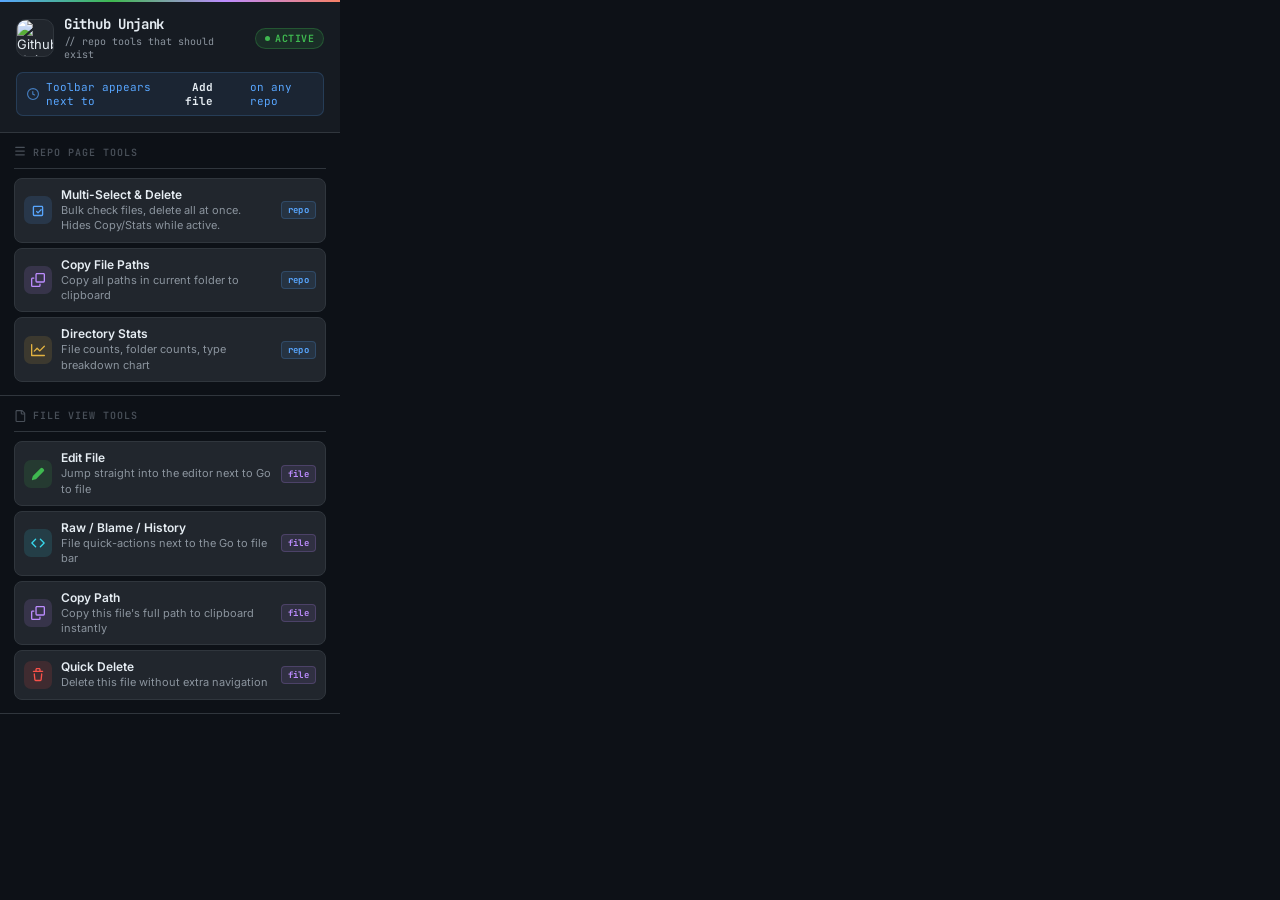
==== popup.html @ e20e8993 "Add files via upload" ====
<!DOCTYPE html>
<html lang="en">
<head>
  <meta charset="UTF-8">
  <title>Github Unjank</title>
  <style>
    @import url('https://fonts.googleapis.com/css2?family=JetBrains+Mono:wght@500;700&family=Inter:wght@400;500;600;700&display=swap');
    * { margin: 0; padding: 0; box-sizing: border-box; }
    :root {
      --bg: #0d1117; --surface: #161b22; --surface2: #21262d; --border: #30363d;
      --fg: #e6edf3; --fg-muted: #8b949e; --fg-dim: #484f58; --accent: #58a6ff;
      --green: #3fb950; --green-subtle: rgba(63,185,80,0.12); --green-border: rgba(63,185,80,0.28);
      --purple: #bc8cff; --yellow: #e3b341; --red: #f85149; --cyan: #38d8ec;
    }
    body { width: 340px; font-family: 'Inter', -apple-system, BlinkMacSystemFont, sans-serif; font-size: 13px; color: var(--fg); background: var(--bg); }
    .header { padding: 16px; background: var(--surface); border-bottom: 1px solid var(--border); position: relative; overflow: hidden; }
    .header::before { content: ''; position: absolute; top: 0; left: 0; right: 0; height: 2px; background: linear-gradient(90deg, #58a6ff 0%, #3fb950 33%, #bc8cff 66%, #f78166 100%); }
    .header-row { display: flex; align-items: center; gap: 10px; margin-bottom: 11px; }
    .logo-wrap { width: 38px; height: 38px; flex-shrink: 0; border-radius: 10px; overflow: hidden; background: var(--surface2); border: 1px solid var(--border); display: flex; align-items: center; justify-content: center; }
    .logo-wrap img { width: 100%; height: 100%; object-fit: cover; display: block; }
    .logo-fallback { display: none; width: 22px; height: 22px; fill: var(--accent); }
    .header-text { flex: 1; }
    .header-text h1 { font-family: 'JetBrains Mono', monospace; font-size: 14px; font-weight: 700; color: var(--fg); letter-spacing: -0.3px; line-height: 1.2; }
    .header-text p { font-size: 10px; color: var(--fg-muted); font-family: 'JetBrains Mono', monospace; margin-top: 2px; }
    .pill { display: flex; align-items: center; gap: 5px; font-size: 10px; font-weight: 700; font-family: 'JetBrains Mono', monospace; letter-spacing: 0.05em; color: var(--green); background: var(--green-subtle); border: 1px solid var(--green-border); border-radius: 20px; padding: 3px 9px; flex-shrink: 0; }
    .pill-dot { width: 5px; height: 5px; background: var(--green); border-radius: 50%; animation: pulse 2s infinite; }
    @keyframes pulse { 0%,100%{opacity:1;transform:scale(1)} 50%{opacity:.5;transform:scale(.8)} }
    .hint { display: flex; align-items: center; gap: 7px; padding: 7px 10px; background: rgba(88,166,255,0.08); border: 1px solid rgba(88,166,255,0.18); border-radius: 7px; font-size: 11px; color: var(--accent); font-family: 'JetBrains Mono', monospace; }
    .hint svg { fill: var(--accent); flex-shrink: 0; opacity: 0.7; }
    .hint strong { font-weight: 700; color: var(--fg); }
    .section { padding: 13px 14px; border-bottom: 1px solid var(--border); }
    .section-hd { display: flex; align-items: center; gap: 7px; padding-bottom: 9px; margin-bottom: 9px; border-bottom: 1px solid var(--border); }
    .section-hd svg { fill: var(--fg-dim); flex-shrink: 0; }
    .section-hd span { font-size: 10px; font-weight: 600; text-transform: uppercase; letter-spacing: 0.1em; color: var(--fg-dim); font-family: 'JetBrains Mono', monospace; }
    .tool-list { display: flex; flex-direction: column; gap: 5px; }
    .tool { display: flex; align-items: center; gap: 9px; padding: 8px 9px; border-radius: 8px; border: 1px solid var(--border); background: var(--surface2); transition: border-color .12s, background .12s; }
    .tool:hover { border-color: rgba(88,166,255,0.3); background: rgba(88,166,255,0.04); }
    .tool-icon { width: 28px; height: 28px; border-radius: 7px; display: flex; align-items: center; justify-content: center; flex-shrink: 0; }
    .ti-blue   { background: rgba(88,166,255,.14);  } .ti-blue   svg { fill: var(--accent); }
    .ti-green  { background: rgba(63,185,80,.14);   } .ti-green  svg { fill: var(--green); }
    .ti-purple { background: rgba(188,140,255,.14); } .ti-purple svg { fill: var(--purple); }
    .ti-yellow { background: rgba(227,179,65,.14);  } .ti-yellow svg { fill: var(--yellow); }
    .ti-red    { background: rgba(248,81,73,.14);   } .ti-red    svg { fill: var(--red); }
    .ti-cyan   { background: rgba(56,213,236,.14);  } .ti-cyan   svg { fill: var(--cyan); }
    .tool-body { flex: 1; }
    .tool-name { font-size: 12px; font-weight: 600; color: var(--fg); margin-bottom: 1px; }
    .tool-desc { font-size: 11px; color: var(--fg-muted); line-height: 1.4; }
    .tool-tag { font-size: 9px; font-weight: 700; font-family: 'JetBrains Mono', monospace; letter-spacing: 0.04em; padding: 2px 6px; border-radius: 4px; flex-shrink: 0; }
    .tag-repo { color: var(--accent); background: rgba(88,166,255,.1); border: 1px solid rgba(88,166,255,.2); }
    .tag-file { color: var(--purple); background: rgba(188,140,255,.1); border: 1px solid rgba(188,140,255,.2); }
    .footer { padding: 10px 14px; display: flex; align-items: center; justify-content: space-between; }
    .footer-left { font-size: 10px; color: var(--fg-dim); font-family: 'JetBrains Mono', monospace; }
    .version { font-size: 10px; font-family: 'JetBrains Mono', monospace; font-weight: 700; color: var(--purple); background: rgba(188,140,255,.1); border: 1px solid rgba(188,140,255,.22); border-radius: 4px; padding: 2px 6px; }
  </style>
</head>
<body>

<div class="header">
  <div class="header-row">
    <div class="logo-wrap">
      <img id="logo-img" src="https://github.com/TheDevMarcus/NOVA/blob/main/icon128.png?raw=true" alt="Github Unjank" />
      <svg id="logo-svg" class="logo-fallback" viewBox="0 0 20 20"><path d="M10 2C5.58 2 2 5.58 2 10a8 8 0 0 0 5.47 7.59c.4.07.55-.17.55-.38 0-.19-.01-.82-.01-1.49-2.01.37-2.53-.49-2.69-.94-.09-.23-.48-.94-.82-1.13-.28-.15-.68-.52-.01-.53.63-.01 1.08.58 1.23.82.72 1.21 1.87.87 2.33.66.07-.52.28-.87.51-1.07-1.78-.2-3.64-.89-3.64-3.95 0-.87.31-1.59.82-2.15-.08-.2-.36-1.02.08-2.12 0 0 .67-.21 2.2.82.64-.18 1.32-.27 2-.27.68 0 1.36.09 2 .27 1.53-1.04 2.2-.82 2.2-.82.44 1.1.16 1.92.08 2.12.51.56.82 1.27.82 2.15 0 3.07-1.87 3.75-3.65 3.95.29.25.54.73.54 1.48 0 1.07-.01 1.93-.01 2.2 0 .21.15.46.55.38A8.01 8.01 0 0 0 18 10c0-4.42-3.58-8-8-8Z"/></svg>
    </div>
    <div class="header-text">
      <h1>Github Unjank</h1>
      <p>// repo tools that should exist</p>
    </div>
    <div class="pill"><span class="pill-dot"></span>ACTIVE</div>
  </div>
  <div class="hint">
    <svg viewBox="0 0 16 16" width="12" height="12"><path d="M8 0a8 8 0 1 1 0 16A8 8 0 0 1 8 0ZM1.5 8a6.5 6.5 0 1 0 13 0 6.5 6.5 0 0 0-13 0Zm7-3.25v2.992l2.028.812a.75.75 0 0 1-.557 1.392l-2.5-1A.751.751 0 0 1 7 8.25v-3.5a.75.75 0 0 1 1.5 0Z"/></svg>
    Toolbar appears next to <strong>&nbsp;Add file&nbsp;</strong> on any repo
  </div>
</div>

<div class="section">
  <div class="section-hd">
    <svg viewBox="0 0 16 16" width="12" height="12"><path d="M1.5 1.75A.75.75 0 0 1 2.25 1h11.5a.75.75 0 0 1 0 1.5H2.25a.75.75 0 0 1-.75-.75Zm0 5A.75.75 0 0 1 2.25 6h11.5a.75.75 0 0 1 0 1.5H2.25A.75.75 0 0 1 1.5 6.75ZM2.25 11a.75.75 0 0 0 0 1.5h11.5a.75.75 0 0 0 0-1.5Z"/></svg>
    <span>Repo Page Tools</span>
  </div>
  <div class="tool-list">
    <div class="tool">
      <div class="tool-icon ti-blue"><svg viewBox="0 0 16 16" width="14" height="14" fill="currentColor"><path d="M2 4.75C2 3.784 2.784 3 3.75 3h8.5c.966 0 1.75.784 1.75 1.75v8.5A1.75 1.75 0 0 1 12.25 15h-8.5A1.75 1.75 0 0 1 2 13.25Zm1.75-.25a.25.25 0 0 0-.25.25v8.5c0 .138.112.25.25.25h8.5a.25.25 0 0 0 .25-.25v-8.5a.25.25 0 0 0-.25-.25Z"/><path d="M10.97 7.22a.75.75 0 1 1 1.06 1.06l-3.5 3.5a.75.75 0 0 1-1.06 0l-1.5-1.5a.75.75 0 1 1 1.06-1.06l.97.97Z"/></svg></div>
      <div class="tool-body">
        <div class="tool-name">Multi-Select &amp; Delete</div>
        <div class="tool-desc">Bulk check files, delete all at once. Hides Copy/Stats while active.</div>
      </div>
      <span class="tool-tag tag-repo">repo</span>
    </div>
    <div class="tool">
      <div class="tool-icon ti-purple"><svg viewBox="0 0 16 16" width="14" height="14" fill="currentColor"><path d="M0 6.75C0 5.784.784 5 1.75 5h1.5a.75.75 0 0 1 0 1.5h-1.5a.25.25 0 0 0-.25.25v7.5c0 .138.112.25.25.25h7.5a.25.25 0 0 0 .25-.25v-1.5a.75.75 0 0 1 1.5 0v1.5A1.75 1.75 0 0 1 9.25 16h-7.5A1.75 1.75 0 0 1 0 14.25Z"/><path d="M5 1.75C5 .784 5.784 0 6.75 0h7.5C15.216 0 16 .784 16 1.75v7.5A1.75 1.75 0 0 1 14.25 11h-7.5A1.75 1.75 0 0 1 5 9.25Zm1.75-.25a.25.25 0 0 0-.25.25v7.5c0 .138.112.25.25.25h7.5a.25.25 0 0 0 .25-.25v-7.5a.25.25 0 0 0-.25-.25Z"/></svg></div>
      <div class="tool-body">
        <div class="tool-name">Copy File Paths</div>
        <div class="tool-desc">Copy all paths in current folder to clipboard</div>
      </div>
      <span class="tool-tag tag-repo">repo</span>
    </div>
    <div class="tool">
      <div class="tool-icon ti-yellow"><svg viewBox="0 0 16 16" width="14" height="14" fill="currentColor"><path d="M1.5 1.75V13.5h13.75a.75.75 0 0 1 0 1.5H.75a.75.75 0 0 1-.75-.75V1.75a.75.75 0 0 1 1.5 0Zm14.28 2.53-5.25 5.25a.75.75 0 0 1-1.06 0L7 7.06 4.28 9.78a.751.751 0 0 1-1.06-1.06l3.25-3.25a.75.75 0 0 1 1.06 0L10 7.94l4.72-4.72a.751.751 0 0 1 1.06 1.06Z"/></svg></div>
      <div class="tool-body">
        <div class="tool-name">Directory Stats</div>
        <div class="tool-desc">File counts, folder counts, type breakdown chart</div>
      </div>
      <span class="tool-tag tag-repo">repo</span>
    </div>
  </div>
</div>

<div class="section">
  <div class="section-hd">
    <svg viewBox="0 0 16 16" width="12" height="12"><path d="M2 1.75C2 .784 2.784 0 3.75 0h6.586c.464 0 .909.184 1.237.513l2.914 2.914c.329.328.513.773.513 1.237v9.586A1.75 1.75 0 0 1 13.25 16h-9.5A1.75 1.75 0 0 1 2 14.25Zm1.75-.25a.25.25 0 0 0-.25.25v12.5c0 .138.112.25.25.25h9.5a.25.25 0 0 0 .25-.25V6h-2.75A1.75 1.75 0 0 1 9 4.25V1.5Zm6.75.062V4.25c0 .138.112.25.25.25h2.688l-.011-.013-2.914-2.914Z"/></svg>
    <span>File View Tools</span>
  </div>
  <div class="tool-list">
    <div class="tool">
      <div class="tool-icon ti-green"><svg viewBox="0 0 16 16" width="14" height="14" fill="currentColor"><path d="M11.013 1.427a1.75 1.75 0 0 1 2.474 0l1.086 1.086a1.75 1.75 0 0 1 0 2.474l-8.61 8.61c-.21.21-.47.364-.756.445l-3.251.93a.75.75 0 0 1-.927-.928l.929-3.25c.081-.286.235-.547.445-.758l8.61-8.61Z"/></svg></div>
      <div class="tool-body">
        <div class="tool-name">Edit File</div>
        <div class="tool-desc">Jump straight into the editor next to Go to file</div>
      </div>
      <span class="tool-tag tag-file">file</span>
    </div>
    <div class="tool">
      <div class="tool-icon ti-cyan"><svg viewBox="0 0 16 16" width="14" height="14" fill="currentColor"><path d="M4.72 3.22a.75.75 0 0 1 1.06 1.06L2.06 8l3.72 3.72a.75.75 0 1 1-1.06 1.06L.47 8.53a.75.75 0 0 1 0-1.06l4.25-4.25Zm6.56 0a.75.75 0 1 0-1.06 1.06L13.94 8l-3.72 3.72a.75.75 0 1 0 1.06 1.06l4.25-4.25a.75.75 0 0 0 0-1.06l-4.25-4.25Z"/></svg></div>
      <div class="tool-body">
        <div class="tool-name">Raw / Blame / History</div>
        <div class="tool-desc">File quick-actions next to the Go to file bar</div>
      </div>
      <span class="tool-tag tag-file">file</span>
    </div>
    <div class="tool">
      <div class="tool-icon ti-purple"><svg viewBox="0 0 16 16" width="14" height="14" fill="currentColor"><path d="M0 6.75C0 5.784.784 5 1.75 5h1.5a.75.75 0 0 1 0 1.5h-1.5a.25.25 0 0 0-.25.25v7.5c0 .138.112.25.25.25h7.5a.25.25 0 0 0 .25-.25v-1.5a.75.75 0 0 1 1.5 0v1.5A1.75 1.75 0 0 1 9.25 16h-7.5A1.75 1.75 0 0 1 0 14.25Z"/><path d="M5 1.75C5 .784 5.784 0 6.75 0h7.5C15.216 0 16 .784 16 1.75v7.5A1.75 1.75 0 0 1 14.25 11h-7.5A1.75 1.75 0 0 1 5 9.25Zm1.75-.25a.25.25 0 0 0-.25.25v7.5c0 .138.112.25.25.25h7.5a.25.25 0 0 0 .25-.25v-7.5a.25.25 0 0 0-.25-.25Z"/></svg></div>
      <div class="tool-body">
        <div class="tool-name">Copy Path</div>
        <div class="tool-desc">Copy this file's full path to clipboard instantly</div>
      </div>
      <span class="tool-tag tag-file">file</span>
    </div>
    <div class="tool">
      <div class="tool-icon ti-red"><svg viewBox="0 0 16 16" width="14" height="14" fill="currentColor"><path d="M11 1.75V3h2.25a.75.75 0 0 1 0 1.5H2.75a.75.75 0 0 1 0-1.5H5V1.75C5 .784 5.784 0 6.75 0h2.5C10.216 0 11 .784 11 1.75ZM4.496 6.675l.66 6.6a.25.25 0 0 0 .249.225h5.19a.25.25 0 0 0 .249-.225l.66-6.6a.75.75 0 0 1 1.492.149l-.66 6.6A1.748 1.748 0 0 1 10.595 15h-5.19a1.75 1.75 0 0 1-1.741-1.575l-.66-6.6a.75.75 0 1 1 1.492-.15ZM6.5 1.75V3h3V1.75a.25.25 0 0 0-.25-.25h-2.5a.25.25 0 0 0-.25.25Z"/></svg></div>
      <div class="tool-body">
        <div class="tool-name">Quick Delete</div>
        <div class="tool-desc">Delete this file without extra navigation</div>
      </div>
      <span class="tool-tag tag-file">file</span>
    </div>
  </div>
</div>

<script src="popup.js"></script>
</body>
</html>
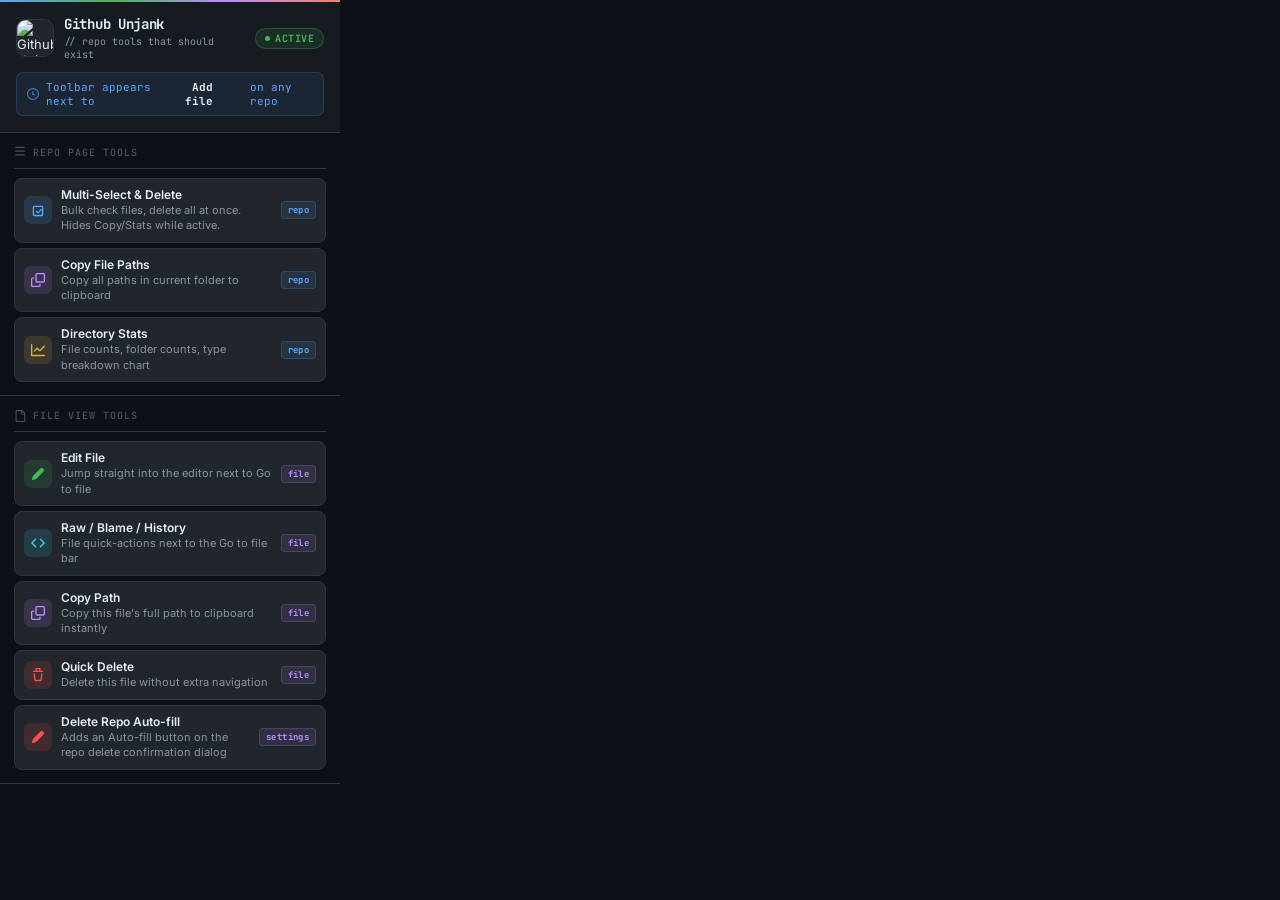
==== commit a80ea946: "Add files via upload" ====
--- a/popup.html
+++ b/popup.html
@@ -144,6 +144,14 @@
       </div>
       <span class="tool-tag tag-file">file</span>
     </div>
+    <div class="tool">
+      <div class="tool-icon ti-red"><svg viewBox="0 0 16 16" width="14" height="14" fill="currentColor"><path d="M11.013 1.427a1.75 1.75 0 0 1 2.474 0l1.086 1.086a1.75 1.75 0 0 1 0 2.474l-8.61 8.61c-.21.21-.47.364-.756.445l-3.251.93a.75.75 0 0 1-.927-.928l.929-3.25c.081-.286.235-.547.445-.758l8.61-8.61Z"/></svg></div>
+      <div class="tool-body">
+        <div class="tool-name">Delete Repo Auto-fill</div>
+        <div class="tool-desc">Adds an Auto-fill button on the repo delete confirmation dialog</div>
+      </div>
+      <span class="tool-tag tag-file">settings</span>
+    </div>
   </div>
 </div>
 
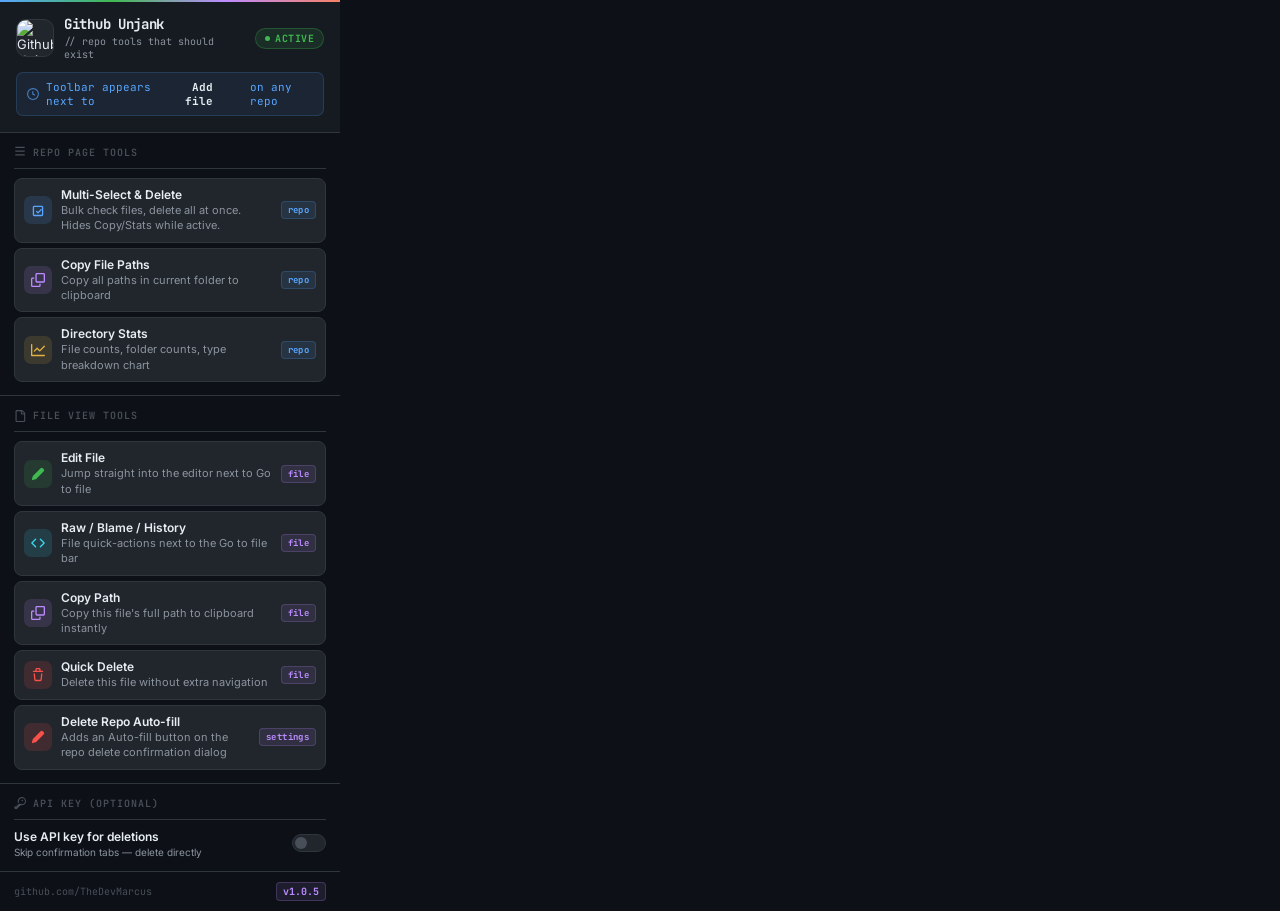
==== commit 2bd3f210: "add esex" ====
--- a/popup.html
+++ b/popup.html
@@ -51,6 +51,33 @@
     .footer { padding: 10px 14px; display: flex; align-items: center; justify-content: space-between; }
     .footer-left { font-size: 10px; color: var(--fg-dim); font-family: 'JetBrains Mono', monospace; }
     .version { font-size: 10px; font-family: 'JetBrains Mono', monospace; font-weight: 700; color: var(--purple); background: rgba(188,140,255,.1); border: 1px solid rgba(188,140,255,.22); border-radius: 4px; padding: 2px 6px; }
+
+    /* API key settings */
+    .api-toggle-row { display: flex; align-items: center; justify-content: space-between; }
+    .api-toggle-label { display: flex; flex-direction: column; gap: 2px; }
+    .api-toggle-label span { font-size: 12px; font-weight: 600; color: var(--fg); }
+    .api-toggle-label small { font-size: 10px; color: var(--fg-muted); }
+    .toggle-switch { position: relative; width: 34px; height: 18px; flex-shrink: 0; }
+    .toggle-switch input { opacity: 0; width: 0; height: 0; position: absolute; }
+    .toggle-track { position: absolute; inset: 0; background: var(--surface2); border: 1px solid var(--border); border-radius: 18px; cursor: pointer; transition: background .15s, border-color .15s; }
+    .toggle-track::after { content: ''; position: absolute; left: 2px; top: 2px; width: 12px; height: 12px; background: var(--fg-dim); border-radius: 50%; transition: transform .15s, background .15s; }
+    .toggle-switch input:checked + .toggle-track { background: rgba(63,185,80,.2); border-color: var(--green); }
+    .toggle-switch input:checked + .toggle-track::after { transform: translateX(16px); background: var(--green); }
+    .api-key-wrap { margin-top: 9px; display: none; flex-direction: column; gap: 6px; }
+    .api-key-wrap.visible { display: flex; }
+    .api-key-input-row { display: flex; gap: 6px; align-items: center; }
+    .api-key-input { flex: 1; background: var(--surface2); border: 1px solid var(--border); border-radius: 6px; padding: 6px 9px; font-size: 11px; font-family: 'JetBrains Mono', monospace; color: var(--fg); outline: none; transition: border-color .12s; }
+    .api-key-input:focus { border-color: rgba(88,166,255,.5); }
+    .api-key-input::placeholder { color: var(--fg-dim); }
+    .api-key-save { padding: 5px 11px; font-size: 11px; font-weight: 600; font-family: 'JetBrains Mono', monospace; background: rgba(88,166,255,.12); border: 1px solid rgba(88,166,255,.25); color: var(--accent); border-radius: 6px; cursor: pointer; white-space: nowrap; transition: background .12s; }
+    .api-key-save:hover { background: rgba(88,166,255,.22); }
+    .api-key-hint { font-size: 10px; color: var(--fg-muted); line-height: 1.5; }
+    .api-key-hint a { color: var(--accent); text-decoration: none; }
+    .api-key-hint a:hover { text-decoration: underline; }
+    .api-key-status { font-size: 10px; font-family: 'JetBrains Mono', monospace; padding: 2px 0; }
+    .api-key-status.ok { color: var(--green); }
+    .api-key-status.warn { color: var(--yellow); }
+    .api-key-status.err { color: var(--red); }
   </style>
 </head>
 <body>
@@ -155,6 +182,39 @@
   </div>
 </div>
 
+<div class="section">
+  <div class="section-hd">
+    <svg viewBox="0 0 16 16" width="12" height="12"><path d="M10.5 0a5.499 5.499 0 1 1-1.288 10.848l-.932.932a.749.749 0 0 1-.53.22H7v.75a.749.749 0 0 1-.22.53l-.5.5a.749.749 0 0 1-.53.22H5v.75a.749.749 0 0 1-.22.53l-.5.5a.749.749 0 0 1-.53.22h-2a.749.749 0 0 1-.53-.22l-.5-.5a.749.749 0 0 1-.22-.53V13.25a.749.749 0 0 1 .22-.53l4.801-4.8A5.502 5.502 0 0 1 10.5 0Zm0 1.5a4 4 0 0 0-3.88 4.98.75.75 0 0 1-.188.718L1.61 12.02v.73l.25.25h1.19l.5-.5V11.75a.75.75 0 0 1 .75-.75h.75V10.25a.75.75 0 0 1 .75-.75h.879l.801-.8A.75.75 0 0 1 8 8.532a4 4 0 1 0 2.5-7.032Zm.5 2a1 1 0 1 1 0 2 1 1 0 0 1 0-2Z"/></svg>
+    <span>API Key (optional)</span>
+  </div>
+  <div class="api-toggle-row">
+    <div class="api-toggle-label">
+      <span>Use API key for deletions</span>
+      <small>Skip confirmation tabs — delete directly</small>
+    </div>
+    <label class="toggle-switch">
+      <input type="checkbox" id="api-mode-toggle">
+      <span class="toggle-track"></span>
+    </label>
+  </div>
+  <div class="api-key-wrap" id="api-key-wrap">
+    <div class="api-key-input-row">
+      <input type="password" class="api-key-input" id="api-key-input" placeholder="ghp_xxxxxxxxxxxxxxxxxxxx" autocomplete="off" spellcheck="false">
+      <button class="api-key-save" id="api-key-save">Save</button>
+    </div>
+    <div class="api-key-hint">
+      Needs <code>repo</code> or <code>public_repo</code> scope.
+      <a href="https://github.com/settings/tokens/new?scopes=repo&description=GitHub+Unjank+%E2%80%94+file+deletion" target="_blank" rel="noopener">Generate token ↗</a>
+    </div>
+    <div class="api-key-status" id="api-key-status"></div>
+  </div>
+</div>
+
+<div class="footer">
+  <span class="footer-left">github.com/TheDevMarcus</span>
+  <span class="version">v1.0.5</span>
+</div>
+
 <script src="popup.js"></script>
 </body>
 </html>
